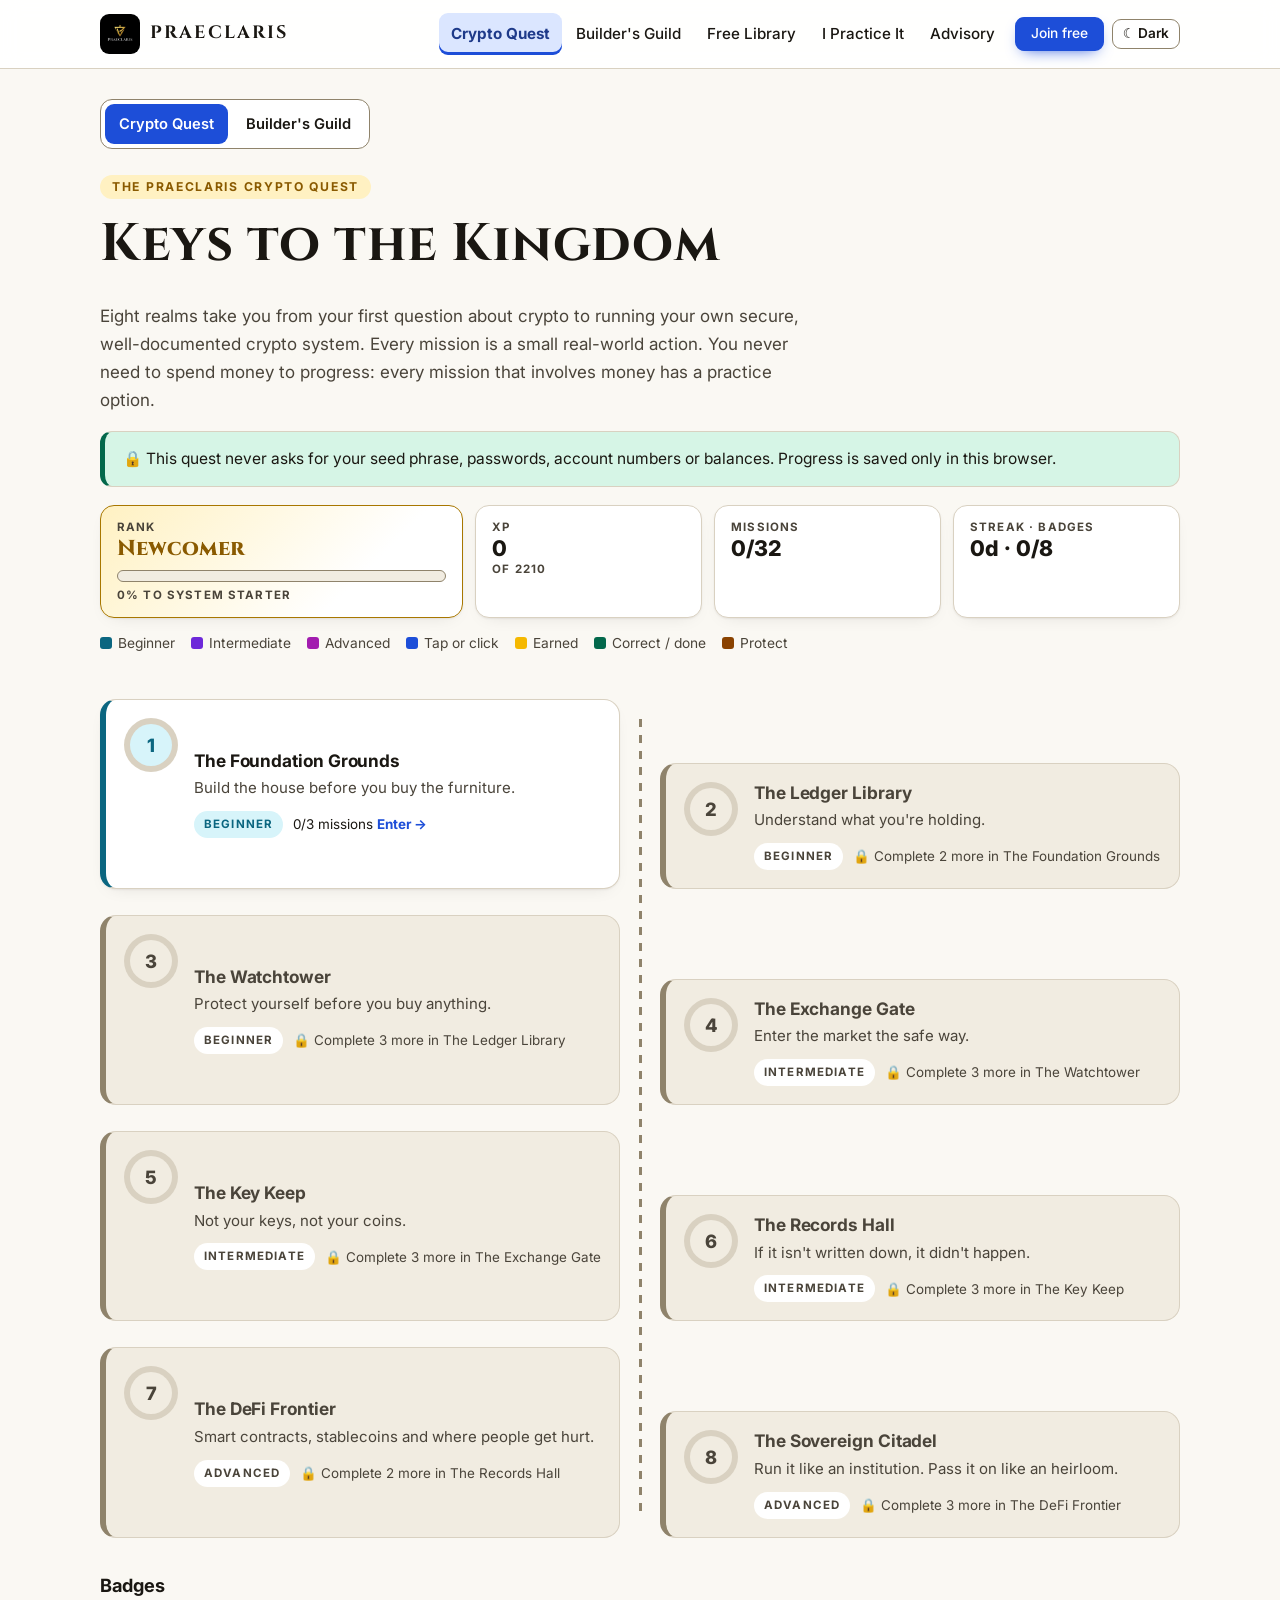
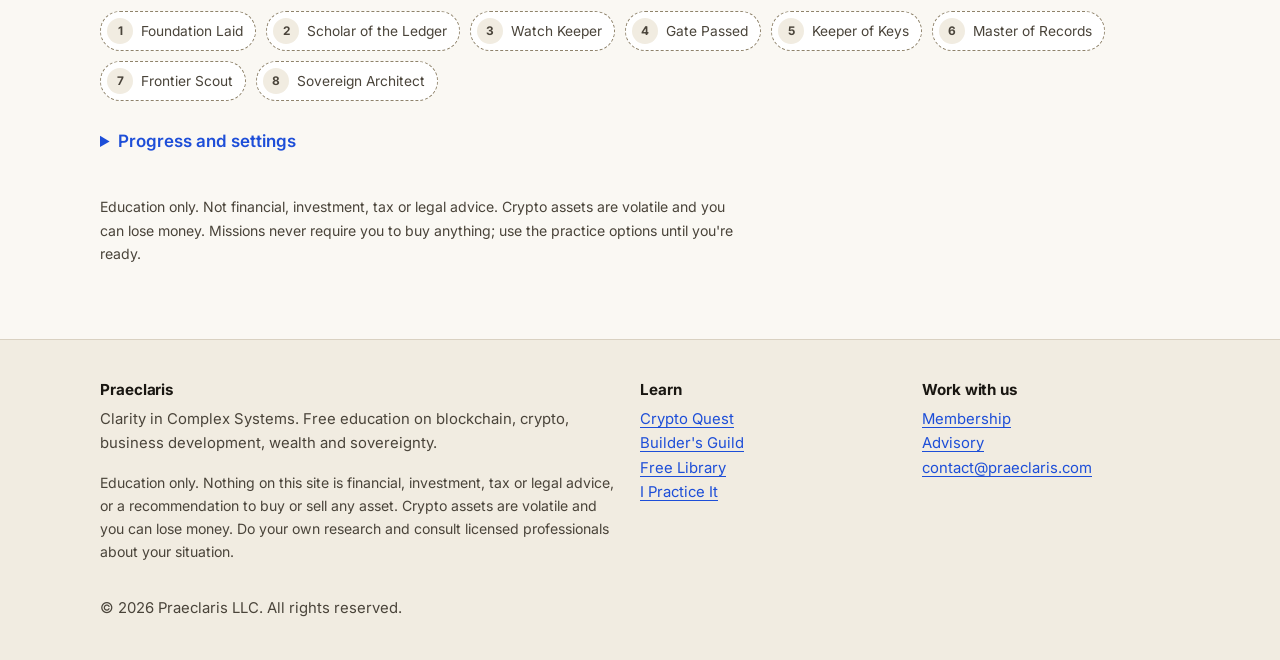
==== quest/index.html @ 7b9fc855 "Launch Praeclaris learning site: Crypto Quest, Builder's Guild, Free Library Static site for GitHub " ====
<!doctype html>
<html lang="en">
<head>
<meta charset="utf-8">
<script>try{if(localStorage.getItem("praeclaris.theme")==="dark")document.documentElement.setAttribute("data-theme","dark")}catch(e){}</script>
<meta name="viewport" content="width=device-width, initial-scale=1">
<title>Crypto Quest · Praeclaris</title>
<meta name="description" content="A free, gamified path from crypto beginner to advanced: exchanges, wallets, security, records and self-custody. Real-world missions with practice options.">
<link rel="icon" href="../assets/logo.png">
<link rel="preconnect" href="https://fonts.googleapis.com">
<link rel="preconnect" href="https://fonts.gstatic.com" crossorigin>
<link href="https://fonts.googleapis.com/css2?family=Cinzel:wght@500;600;700&family=Inter:wght@400;500;600;700;800&display=swap" rel="stylesheet">
<link rel="stylesheet" href="../assets/site.css">
<link rel="stylesheet" href="quest.css">
</head>
<body data-root=".." data-page="quest">
<main id="main" class="wrap" style="padding-bottom:60px">
  <div id="app"><p style="padding:60px 0">Loading the quest… If this message stays, please enable JavaScript.</p></div>
  <p class="disclaimer" style="margin-top:40px">Education only. Not financial, investment, tax or legal advice. Crypto assets are volatile and you can lose money. Missions never require you to buy anything; use the practice options until you're ready.</p>
</main>
<script>if (/[?&]track=business/.test(location.search)) document.body.setAttribute("data-page", "guild");</script>
<script src="../assets/site.js"></script>
<script src="../data/crypto-quest.js"></script>
<script src="../data/business-quest.js"></script>
<script src="quest.js"></script>
</body>
</html>
---- assets/site.css ----
/* Praeclaris site styles.
   Color is a signal, not decoration. Each accent has one job, everywhere:
     Blue (--accent)   = interactive: links, buttons, focus, "you can click this"
     Gold (--gold-*)   = earned: XP, ranks, badges, highlights, the brand
     Green (--ok)      = correct, done, fact
     Red (--bad)       = wrong, myth
     Amber (--warn)    = protect, caution
     Cyan / Violet / Magenta (--lvl-1..3) = Beginner / Intermediate / Advanced
   Light theme is the default (vivid accents on a warm off-white, so it's never pure-white glare).
   Every text pair meets WCAG AA (4.5:1) or better; see the contrast notes in README.md. */
:root {
  --bg: #faf8f3;
  --bg-2: #f1ece1;
  --panel: #ffffff;
  --panel-2: #f7f3ea;
  --line: #d9d1c1;
  --line-strong: #8f836b;
  --text: #1a1712;
  --muted: #4a443a;

  --accent: #1d4ed8;
  --accent-strong: #1e3a8a;
  --accent-soft: #dbe6ff;
  --on-accent: #ffffff;

  --gold: #8a5a00;
  --gold-fill: #f5b800;
  --gold-soft: #fff1c2;
  --gold-line: #a87700;
  --on-gold: #1a1406;

  --ok: #03684b;  --ok-soft: #d6f5e6;
  --bad: #b91c1c; --bad-soft: #fde2e2;
  --warn: #8a4200; --warn-soft: #ffedc7;

  --lvl-1: #0b6680; --lvl-1-soft: #d7f4fa;
  --lvl-2: #6d28d9; --lvl-2-soft: #ece4ff;
  --lvl-3: #a21caf; --lvl-3-soft: #f9e3fc;

  --hero-1: rgba(245,184,0,.16);
  --hero-2: rgba(29,78,216,.08);
  --shadow: 0 1px 2px rgba(26,23,18,.06), 0 6px 20px -12px rgba(26,23,18,.18);
  --radius: 14px;
  --serif: "Cinzel", "Trajan Pro", Georgia, serif;
  --sans: "Inter", system-ui, -apple-system, "Segoe UI", Roboto, sans-serif;
  --max: 1120px;
  color-scheme: light;
}

/* Dark theme, chosen with the header toggle. */
:root[data-theme="dark"] {
  --bg: #0f1014;
  --bg-2: #16171d;
  --panel: #1b1d24;
  --panel-2: #22242d;
  --line: #343744;
  --line-strong: #7a7f92;
  --text: #f1efe9;
  --muted: #c4c1b8;
  --accent: #7aa7ff;
  --accent-strong: #a9c5ff;
  --accent-soft: #1f2d52;
  --on-accent: #0b1020;
  --gold: #f5c84c;
  --gold-fill: #f5b800;
  --gold-soft: #3a2f10;
  --gold-line: #c9962a;
  --ok: #4fd1a1;  --ok-soft: #12352a;
  --bad: #ff8a8a; --bad-soft: #3d1a1a;
  --warn: #ffb547; --warn-soft: #3a2a10;
  --lvl-1: #4fd6f0; --lvl-1-soft: #0e3440;
  --lvl-2: #b9a2ff; --lvl-2-soft: #2a1f4d;
  --lvl-3: #f08cff; --lvl-3-soft: #3b1640;
  --hero-1: rgba(245,184,0,.12);
  --hero-2: rgba(122,167,255,.08);
  --shadow: 0 1px 2px rgba(0,0,0,.3), 0 10px 30px -16px rgba(0,0,0,.6);
  color-scheme: dark;
}

* { box-sizing: border-box; }
html { scroll-behavior: smooth; }
body {
  margin: 0; background: var(--bg); color: var(--text);
  font: 17px/1.65 var(--sans); -webkit-font-smoothing: antialiased;
}
img { max-width: 100%; display: block; }
a { color: var(--accent); text-decoration: underline; text-decoration-thickness: 1px; text-underline-offset: 3px; }
a:hover { color: var(--accent-strong); text-decoration-thickness: 2px; }
h1, h2 { font-family: var(--serif); font-weight: 700; letter-spacing: .01em; line-height: 1.18; margin: 0 0 .5em; }
h3, h4 { font-family: var(--sans); font-weight: 700; letter-spacing: -.005em; line-height: 1.3; margin: 0 0 .45em; }
h1 { font-size: clamp(2rem, 5vw, 3.3rem); }
h2 { font-size: clamp(1.5rem, 3.2vw, 2.1rem); }
h3 { font-size: 1.14rem; }
p { margin: 0 0 1em; max-width: 72ch; }
.wrap { max-width: var(--max); margin: 0 auto; padding: 0 20px; }
.muted { color: var(--muted); }
.gold { color: var(--gold); }
.ok-text { color: var(--ok); } .bad-text { color: var(--bad); } .warn-text { color: var(--warn); }
.eyebrow { display: inline-block; font: 700 .76rem/1 var(--sans); letter-spacing: .14em; text-transform: uppercase; color: var(--gold); background: var(--gold-soft); border-radius: 999px; padding: 6px 12px; margin-bottom: 14px; }
.skip { position: absolute; left: -999px; } .skip:focus { left: 12px; top: 12px; background: var(--accent); color: var(--on-accent); padding: 8px 12px; z-index: 99; }
:focus-visible { outline: 3px solid var(--accent); outline-offset: 2px; border-radius: 6px; }

/* Header */
.site-header { position: sticky; top: 0; z-index: 50; background: var(--panel); background: color-mix(in srgb, var(--panel) 92%, transparent); backdrop-filter: blur(10px); border-bottom: 1px solid var(--line); }
.site-header .wrap { display: flex; align-items: center; justify-content: space-between; height: 68px; gap: 14px; }
.brand { display: flex; align-items: center; gap: 10px; color: var(--text); font-family: var(--serif); font-weight: 700; font-size: 1.12rem; letter-spacing: .12em; text-decoration: none; }
.brand:hover { color: var(--text); text-decoration: none; }
.brand img { width: 40px; height: 40px; border-radius: 9px; }
.nav { display: flex; gap: 2px; align-items: center; }
.nav a { color: var(--text); padding: 8px 12px; border-radius: 9px; font-size: .95rem; font-weight: 500; text-decoration: none; }
.nav a:hover { background: var(--accent-soft); color: var(--accent-strong); }
.nav a[aria-current="page"] { background: var(--accent-soft); color: var(--accent-strong); font-weight: 700; box-shadow: inset 0 -3px 0 var(--accent); }
.nav .btn { margin-left: 6px; }
.theme-btn { background: var(--panel); border: 1px solid var(--line-strong); color: var(--text); border-radius: 9px; padding: 7px 10px; font: 600 .85rem/1 var(--sans); cursor: pointer; margin-left: 6px; }
.theme-btn:hover { border-color: var(--accent); color: var(--accent); }
.menu-btn { display: none; background: var(--panel); border: 1px solid var(--line-strong); color: var(--text); border-radius: 9px; padding: 8px 12px; font: 600 .95rem var(--sans); }
@media (max-width: 900px) {
  .menu-btn { display: block; }
  .nav { display: none; position: absolute; top: 68px; left: 0; right: 0; flex-direction: column; align-items: stretch; background: var(--panel); border-bottom: 1px solid var(--line); padding: 10px 16px 16px; box-shadow: var(--shadow); }
  .nav.open { display: flex; }
  .nav .btn, .theme-btn { margin: 8px 0 0; text-align: center; }
}

/* Buttons: blue = action. Gold buttons are reserved for rewards (certificate). */
.btn { display: inline-flex; align-items: center; justify-content: center; gap: 8px; padding: 12px 20px; border-radius: 10px; font: 700 .95rem/1 var(--sans); border: 2px solid var(--accent); color: var(--accent); background: var(--panel); cursor: pointer; text-decoration: none; transition: transform .12s, background .15s, color .15s; }
.btn:hover { text-decoration: none; background: var(--accent-soft); color: var(--accent-strong); transform: translateY(-1px); }
.btn.primary { background: var(--accent); color: var(--on-accent); border-color: var(--accent); box-shadow: 0 6px 16px -8px var(--accent); }
.btn.primary:hover { background: var(--accent-strong); border-color: var(--accent-strong); color: var(--on-accent); }
.btn.reward { background: var(--gold-fill); color: var(--on-gold); border-color: var(--gold-fill); }
.btn.reward:hover { filter: brightness(1.05); color: var(--on-gold); }
.btn.small { padding: 8px 14px; font-size: .86rem; }
.btn[disabled] { opacity: 1; background: var(--bg-2); border-color: var(--line); color: var(--muted); box-shadow: none; cursor: not-allowed; transform: none; }

/* Sections */
section { padding: 70px 0; }
section.tight { padding: 44px 0; }
section.alt { background: var(--panel-2); border-top: 1px solid var(--line); border-bottom: 1px solid var(--line); }
.hero { padding: 84px 0 64px; background: radial-gradient(900px 420px at 80% -10%, var(--hero-1), transparent 70%), radial-gradient(700px 360px at 0% 40%, var(--hero-2), transparent 70%), var(--bg); border-bottom: 1px solid var(--line); }
.hero .lead { font-size: 1.18rem; color: var(--muted); max-width: 640px; }
.hero .actions { display: flex; gap: 12px; flex-wrap: wrap; margin-top: 26px; }
.hero-grid { display: grid; grid-template-columns: 1.3fr 1fr; gap: 40px; align-items: center; }
.hero-logo { border-radius: 24px; box-shadow: 0 30px 70px -30px rgba(26,23,18,.55), 0 0 0 6px var(--gold-soft); }
@media (max-width: 860px) { .hero-grid { grid-template-columns: 1fr; } .hero-logo { max-width: 240px; } }

.grid { display: grid; gap: 18px; }
.g2 { grid-template-columns: repeat(2, 1fr); }
.g3 { grid-template-columns: repeat(3, 1fr); }
.g4 { grid-template-columns: repeat(4, 1fr); }
@media (max-width: 960px) { .g4 { grid-template-columns: repeat(2, 1fr); } .g3 { grid-template-columns: repeat(2, 1fr); } }
@media (max-width: 620px) { .g2, .g3, .g4 { grid-template-columns: 1fr; } }

.card { background: var(--panel); border: 1px solid var(--line); border-radius: var(--radius); padding: 22px; box-shadow: var(--shadow); }
.card p:last-child { margin-bottom: 0; }
.card.link { display: block; color: var(--text); text-decoration: none; transition: border-color .15s, transform .15s, box-shadow .15s; }
.card.link:hover { border-color: var(--accent); transform: translateY(-2px); box-shadow: 0 0 0 3px var(--accent-soft), var(--shadow); }
.card .go { display: inline-block; margin-top: 4px; color: var(--accent); font-weight: 700; }
.card.link:hover .go { text-decoration: underline; }
.card h3 { margin-bottom: .35em; }
.tag { display: inline-block; font: 700 .72rem/1.2 var(--sans); letter-spacing: .1em; text-transform: uppercase; color: var(--gold); background: var(--gold-soft); border-radius: 999px; padding: 5px 11px; margin-bottom: 12px; }
.tag.ok { color: var(--ok); background: var(--ok-soft); }
.tag.info { color: var(--accent-strong); background: var(--accent-soft); }
.tag.muted { color: var(--muted); background: var(--bg-2); }
.tag.lvl-1 { color: var(--lvl-1); background: var(--lvl-1-soft); }
.tag.lvl-2 { color: var(--lvl-2); background: var(--lvl-2-soft); }
.tag.lvl-3 { color: var(--lvl-3); background: var(--lvl-3-soft); }
.feature { border-top: 4px solid var(--gold-fill); }
.feature.lvl-1 { border-top-color: var(--lvl-1); } .feature.lvl-2 { border-top-color: var(--lvl-2); } .feature.lvl-3 { border-top-color: var(--lvl-3); }

/* Numbered 4-step rows (path, how a mission works) */
.path { display: grid; grid-template-columns: repeat(4, 1fr); gap: 14px; counter-reset: lvl; }
.path .card { position: relative; padding-top: 58px; }
.path .card::before { counter-increment: lvl; content: counter(lvl); position: absolute; top: 18px; left: 22px; width: 30px; height: 30px; border-radius: 50%; display: grid; place-items: center; font: 700 .95rem var(--sans); color: #fff; background: var(--accent); }
.path.levels .card:nth-child(1)::before { background: var(--lvl-1); }
.path.levels .card:nth-child(2)::before { background: var(--lvl-2); }
.path.levels .card:nth-child(3)::before { background: var(--lvl-3); }
.path.levels .card:nth-child(4)::before { background: var(--gold-fill); color: var(--on-gold); }
@media (max-width: 860px) { .path { grid-template-columns: 1fr 1fr; } }
@media (max-width: 520px) { .path { grid-template-columns: 1fr; } }

.price { font-family: var(--serif); font-weight: 700; font-size: 1.6rem; color: var(--text); margin: 6px 0 10px; }
.list { list-style: none; padding: 0; margin: 0 0 18px; }
.list li { padding: 6px 0 6px 28px; position: relative; color: var(--muted); }
.list li::before { content: "✓"; position: absolute; left: 2px; top: 6px; color: var(--ok); font-weight: 800; }
.list li b { color: var(--text); }

.notice { border: 1px solid var(--line); border-left: 5px solid var(--ok); background: var(--ok-soft); border-radius: 12px; padding: 14px 18px; color: var(--text); font-size: .97rem; max-width: none; }
.notice.info { border-left-color: var(--accent); background: var(--accent-soft); }
.notice.warn { border-left-color: var(--warn); background: var(--warn-soft); }
.notice.earned { border-left-color: var(--gold-fill); background: var(--gold-soft); }
.disclaimer { font-size: .88rem; color: var(--muted); }

/* Footer */
.site-footer { border-top: 1px solid var(--line); padding: 40px 0; color: var(--muted); font-size: .93rem; background: var(--bg-2); }
.site-footer .cols { display: grid; grid-template-columns: 2fr 1fr 1fr; gap: 24px; }
.site-footer a { color: var(--accent); }
.site-footer h4 { font-size: .95rem; color: var(--text); }
@media (max-width: 720px) { .site-footer .cols { grid-template-columns: 1fr; } }

/* Forms */
input, select, textarea { width: 100%; background: var(--panel); color: var(--text); border: 2px solid var(--line-strong); border-radius: 10px; padding: 10px 13px; font: inherit; }
input:focus, select:focus, textarea:focus { border-color: var(--accent); outline: none; box-shadow: 0 0 0 3px var(--accent-soft); }
label { display: block; font-size: .92rem; color: var(--muted); margin-bottom: 6px; }

/* Library */
.filters { display: flex; flex-wrap: wrap; gap: 10px; margin-bottom: 22px; }
.filters input { flex: 1 1 260px; }
.filters select { flex: 0 1 220px; }
.lesson { margin-bottom: 12px; padding: 0; overflow: hidden; border-left: 5px solid var(--line-strong); }
.lesson.lv1 { border-left-color: var(--lvl-1); } .lesson.lv2 { border-left-color: var(--lvl-2); } .lesson.lv3 { border-left-color: var(--lvl-3); } .lesson.lv4 { border-left-color: var(--gold-fill); }
.lesson summary { cursor: pointer; list-style: none; display: flex; gap: 14px; align-items: baseline; padding: 18px 20px; }
.lesson summary:hover { background: var(--accent-soft); }
.lesson summary:hover h3 { color: var(--accent-strong); }
.lesson summary::-webkit-details-marker { display: none; }
.lesson .wk { font: 700 .95rem var(--sans); color: var(--muted); min-width: 70px; }
.lesson .meta { font-size: .82rem; color: var(--muted); }
.lesson[open] summary { background: var(--panel-2); border-bottom: 1px solid var(--line); }
.lesson .body { padding: 18px 20px 20px; }
.lesson ol { padding-left: 22px; }
.lesson ol li { margin-bottom: 4px; }
.kv { display: grid; grid-template-columns: 130px 1fr; gap: 8px 14px; font-size: .96rem; margin: 14px 0 0; }
.kv dt { font-weight: 700; }
.kv dd { margin: 0; color: var(--text); }
.kv .k-term { color: var(--accent-strong); } .kv .k-myth { color: var(--bad); } .kv .k-protect { color: var(--warn); } .kv .k-challenge { color: var(--lvl-3); } .kv .k-take { color: var(--ok); } .kv .k-reflect { color: var(--muted); }
@media (max-width: 520px) { .kv { grid-template-columns: 1fr; } .kv dd { margin-bottom: 6px; } }
.src { font-size: .87rem; color: var(--muted); }
[id] { scroll-margin-top: 88px; }
---- quest/quest.css ----
/* Quest engine styles (on top of assets/site.css). Same color jobs:
   blue = click, gold = earned, green = right/done, red = wrong/myth, amber = protect,
   cyan/violet/magenta = beginner/intermediate/advanced. */
.q-top { padding: 30px 0 10px; }
.q-tracks { display: flex; width: fit-content; background: var(--panel); border: 1px solid var(--line-strong); border-radius: 12px; padding: 4px; gap: 4px; margin-bottom: 22px; }
.q-tracks a { padding: 8px 14px; border-radius: 9px; color: var(--text); font-size: .92rem; font-weight: 600; text-decoration: none; }
.q-tracks a:hover { background: var(--accent-soft); color: var(--accent-strong); }
.q-tracks a.on { background: var(--accent); color: var(--on-accent); }

/* Color key: teaches the code once so it can do its job everywhere after */
.key { display: flex; flex-wrap: wrap; gap: 8px 16px; font-size: .86rem; color: var(--muted); margin: 14px 0 4px; }
.key span { display: inline-flex; align-items: center; gap: 6px; }
.key i { width: 12px; height: 12px; border-radius: 3px; display: inline-block; }

/* HUD: gold = earned */
.hud { display: grid; grid-template-columns: 1.6fr repeat(3, 1fr); gap: 12px; margin: 18px 0 8px; }
.hud .card { padding: 14px 16px; }
.hud .k { font: 700 .72rem/1.3 var(--sans); letter-spacing: .1em; text-transform: uppercase; color: var(--muted); }
.hud .v { font: 800 1.35rem/1.25 var(--sans); color: var(--text); }
.hud .rank { background: linear-gradient(135deg, var(--gold-soft), var(--panel) 70%); border-color: var(--gold-line); }
.hud .rank .v { font-family: var(--serif); color: var(--gold); }
.bar { height: 12px; background: var(--bg-2); border-radius: 999px; overflow: hidden; margin-top: 8px; border: 1px solid var(--line-strong); }
.bar > span { display: block; height: 100%; background: linear-gradient(90deg, var(--gold-line), var(--gold-fill)); box-shadow: inset 0 0 0 1px var(--gold-line); border-radius: 999px; transition: width .6s ease; }
@media (max-width: 760px) { .hud { grid-template-columns: 1fr 1fr; } .hud .rank { grid-column: 1 / -1; } }

/* Map: level color = memory cue; ring fill = progress */
.map { position: relative; display: grid; grid-template-columns: repeat(2, 1fr); gap: 26px 40px; margin: 30px 0 10px; }
.map::before { content: ""; position: absolute; left: 50%; top: 20px; bottom: 20px; width: 3px; background: repeating-linear-gradient(to bottom, var(--line-strong) 0 8px, transparent 8px 16px); transform: translateX(-1px); }
.realm { --lv: var(--accent); --lv-soft: var(--accent-soft); position: relative; z-index: 1; text-align: left; width: 100%; color: var(--text); background: var(--panel); border: 1px solid var(--line); border-left: 6px solid var(--lv); border-radius: 16px; padding: 18px 18px 18px 88px; cursor: pointer; font: inherit; box-shadow: var(--shadow); transition: border-color .15s, transform .15s, box-shadow .15s; min-height: 112px; }
.realm.lvl-1 { --lv: var(--lvl-1); --lv-soft: var(--lvl-1-soft); }
.realm.lvl-2 { --lv: var(--lvl-2); --lv-soft: var(--lvl-2-soft); }
.realm.lvl-3 { --lv: var(--lvl-3); --lv-soft: var(--lvl-3-soft); }
.realm:nth-child(even) { margin-top: 64px; }
.realm:hover:not(.locked) { transform: translateY(-2px); box-shadow: 0 0 0 3px var(--accent-soft), var(--shadow); border-color: var(--accent); border-left-color: var(--lv); }
.realm .num { position: absolute; left: 18px; top: 18px; width: 54px; height: 54px; border-radius: 50%; display: grid; place-items: center; background: conic-gradient(var(--lv) var(--p, 0%), var(--line) 0); }
.realm .num::after { content: attr(data-n); position: absolute; inset: 6px; border-radius: 50%; background: var(--lv-soft); color: var(--lv); display: grid; place-items: center; font: 800 1.15rem var(--sans); }
.realm h3 { margin: 0 0 4px; font-size: 1.08rem; }
.realm .tl { color: var(--muted); font-size: .94rem; margin: 0 0 10px; }
.realm .meta { font-size: .84rem; color: var(--text); display: flex; gap: 10px; flex-wrap: wrap; align-items: center; }
.realm .lvl { font-weight: 700; font-size: .72rem; letter-spacing: .1em; text-transform: uppercase; color: var(--lv); background: var(--lv-soft); border-radius: 999px; padding: 4px 10px; }
.realm .go { color: var(--accent); font-weight: 700; margin-left: 4px; }
.realm .lockmsg { color: var(--muted); }
.realm.locked { background: var(--bg-2); border-left-color: var(--line-strong); box-shadow: none; cursor: not-allowed; }
.realm.locked h3, .realm.locked .tl { color: var(--muted); }
.realm.locked .num { background: var(--line); }
.realm.locked .num::after { background: var(--bg-2); color: var(--muted); }
.realm.locked .lvl { color: var(--muted); background: var(--panel); }
.realm.done { border-color: var(--gold-line); border-left-color: var(--lv); }
.realm.done .earned { color: var(--gold); font-weight: 700; }
@media (max-width: 760px) {
  .map { grid-template-columns: 1fr; } .map::before { left: 51px; } .realm:nth-child(even) { margin-top: 0; }
}

/* Badges: gold when earned, plain outline when not */
.badges { display: flex; flex-wrap: wrap; gap: 10px; margin: 14px 0 0; }
.badge { display: inline-flex; align-items: center; gap: 8px; border: 1px dashed var(--line-strong); border-radius: 999px; padding: 6px 12px 6px 6px; font-size: .86rem; color: var(--muted); background: var(--panel); }
.badge i { width: 26px; height: 26px; border-radius: 50%; display: grid; place-items: center; font-style: normal; font-size: .74rem; font-weight: 700; background: var(--bg-2); color: var(--muted); }
.badge.got { color: var(--text); border: 1px solid var(--gold-line); background: var(--gold-soft); font-weight: 600; }
.badge.got i { background: var(--gold-fill); color: var(--on-gold); box-shadow: 0 0 0 2px var(--gold-line); }

/* Realm view */
.crumbs { font-size: .95rem; margin: 10px 0 18px; }
.crumbs button { background: none; border: 0; color: var(--accent); cursor: pointer; font: inherit; font-weight: 600; padding: 0; text-decoration: underline; text-underline-offset: 3px; }
.crumbs button:hover { color: var(--accent-strong); }
.missions { display: grid; gap: 12px; }
.mcard { display: grid; grid-template-columns: 46px 1fr auto; gap: 14px; align-items: center; text-align: left; width: 100%; background: var(--panel); border: 1px solid var(--line); border-radius: 14px; padding: 16px; color: var(--text); font: inherit; cursor: pointer; box-shadow: var(--shadow); transition: border-color .15s, box-shadow .15s; }
.mcard:hover { border-color: var(--accent); box-shadow: 0 0 0 3px var(--accent-soft), var(--shadow); }
.mcard .ic { width: 46px; height: 46px; border-radius: 12px; display: grid; place-items: center; background: var(--accent-soft); color: var(--accent-strong); font-weight: 800; }
.mcard.done .ic { background: var(--ok); color: #fff; }
.mcard h4 { margin: 0 0 3px; font-size: 1.02rem; }
.mcard p { margin: 0; color: var(--muted); font-size: .88rem; }
.chip { font-size: .78rem; font-weight: 700; border-radius: 999px; padding: 5px 12px; white-space: nowrap; background: var(--accent); color: var(--on-accent); }
.chip.ok { background: var(--ok-soft); color: var(--ok); }
.chip.boss { background: var(--gold-fill); color: var(--on-gold); }

/* Mission */
.stepper { display: flex; gap: 6px; margin: 6px 0 22px; flex-wrap: wrap; }
.stepper span { flex: 1 1 120px; font: 700 .76rem/1.3 var(--sans); letter-spacing: .08em; text-transform: uppercase; color: var(--muted); border-top: 4px solid var(--line); padding-top: 8px; }
.stepper span.on { color: var(--accent-strong); border-color: var(--accent); }
.stepper span.past { color: var(--ok); border-color: var(--ok); }
.mission { max-width: 800px; }
.mission .lede { font-size: 1.12rem; }
.myth { display: grid; grid-template-columns: 1fr 1fr; gap: 12px; margin: 18px 0; }
.myth div { border-radius: 12px; padding: 14px 16px; border: 1px solid var(--line); }
.myth b { display: block; font-size: .74rem; letter-spacing: .12em; text-transform: uppercase; margin-bottom: 6px; }
.myth .m { background: var(--bad-soft); border-color: color-mix(in srgb, var(--bad) 35%, transparent); }
.myth .f { background: var(--ok-soft); border-color: color-mix(in srgb, var(--ok) 35%, transparent); }
.myth .m b { color: var(--bad); } .myth .f b { color: var(--ok); }
@media (max-width: 600px) { .myth { grid-template-columns: 1fr; } }
.protect { border: 1px solid color-mix(in srgb, var(--warn) 30%, transparent); border-left: 5px solid var(--warn); padding: 12px 16px; background: var(--warn-soft); border-radius: 10px; margin: 14px 0; }
.checks { list-style: none; padding: 0; margin: 0 0 16px; }
.checks li { margin-bottom: 10px; }
.checks label { display: flex; gap: 12px; align-items: flex-start; background: var(--panel); border: 2px solid var(--line); border-radius: 12px; padding: 13px 14px; color: var(--text); font-size: 1rem; cursor: pointer; margin: 0; transition: border-color .15s, background .15s; }
.checks label:hover { border-color: var(--accent); }
.checks input { width: 22px; height: 22px; margin-top: 2px; accent-color: var(--ok); flex: none; }
.checks label:has(input:checked) { border-color: var(--ok); background: var(--ok-soft); }
.practice { font-size: .97rem; }
.q { margin-bottom: 20px; }
.q h4 { font-size: 1.06rem; }
.opts { display: grid; gap: 8px; }
.opt { text-align: left; background: var(--panel); border: 2px solid var(--line-strong); color: var(--text); border-radius: 10px; padding: 12px 14px; font: inherit; cursor: pointer; transition: border-color .15s, background .15s; }
.opt:hover:not([disabled]) { border-color: var(--accent); background: var(--accent-soft); }
.opt[disabled] { cursor: default; color: var(--muted); }
.opt.right { border-color: var(--ok); background: var(--ok-soft); color: var(--text); font-weight: 600; }
.opt.right::before { content: "✓ "; color: var(--ok); font-weight: 800; }
.opt.wrong { border-color: var(--bad); background: var(--bad-soft); color: var(--text); text-decoration: line-through; text-decoration-color: var(--bad); }
.opt.wrong::before { content: "✗ "; color: var(--bad); font-weight: 800; }
.explain { font-size: .95rem; color: var(--text); margin-top: 10px; }
.row { display: flex; gap: 10px; flex-wrap: wrap; margin-top: 18px; }
.debrief { display: grid; gap: 10px; max-width: 520px; }
.debrief .btn { justify-content: flex-start; }
.src { font-size: .87rem; color: var(--muted); }
.src a { word-break: break-word; }

/* Reward overlay: the one place gold takes over */
.overlay { position: fixed; inset: 0; background: rgba(15,16,20,.6); display: grid; place-items: center; z-index: 100; padding: 20px; }
.reward { background: var(--panel); border: 2px solid var(--gold-line); border-radius: 18px; padding: 30px; max-width: 440px; width: 100%; text-align: center; animation: pop .35s ease; box-shadow: 0 0 0 8px var(--gold-soft), 0 30px 60px -20px rgba(0,0,0,.4); }
.reward .big { font-family: var(--serif); font-weight: 700; font-size: 1.9rem; color: var(--text); margin: 4px 0 12px; }
.reward .xp { display: inline-block; font: 800 1.4rem var(--sans); color: var(--on-gold); background: var(--gold-fill); border-radius: 999px; padding: 6px 16px; }
.reward .line { color: var(--text); }
.reward .line.badge-line { color: var(--gold); font-weight: 700; }
.reward .line.unlock { color: var(--accent-strong); font-weight: 700; }
@keyframes pop { from { transform: scale(.92); opacity: 0; } to { transform: scale(1); opacity: 1; } }
canvas.confetti { position: fixed; inset: 0; pointer-events: none; z-index: 101; }
.toast { position: fixed; bottom: 20px; left: 50%; transform: translateX(-50%); background: var(--text); color: var(--bg); padding: 12px 18px; border-radius: 12px; z-index: 120; max-width: calc(100% - 32px); font-weight: 600; box-shadow: var(--shadow); }

/* Certificate */
.cert { background: #fffaf0; color: #1b1712; border: 10px double #b48a2c; border-radius: 6px; padding: 48px 32px; text-align: center; max-width: 820px; margin: 0 auto; }
.cert h1 { color: #1b1712; }
.cert .nm { font-family: var(--serif); font-size: 2.2rem; border-bottom: 2px solid #b48a2c; display: inline-block; padding: 0 20px 6px; margin: 10px 0 18px; }
@media print {
  .site-header, .site-footer, .no-print { display: none !important; }
  body { background: #fff; }
}
details.settings { margin-top: 26px; }
details.settings summary { cursor: pointer; color: var(--accent); font-weight: 600; }
@media (prefers-reduced-motion: reduce) { * { transition: none !important; animation: none !important; } }
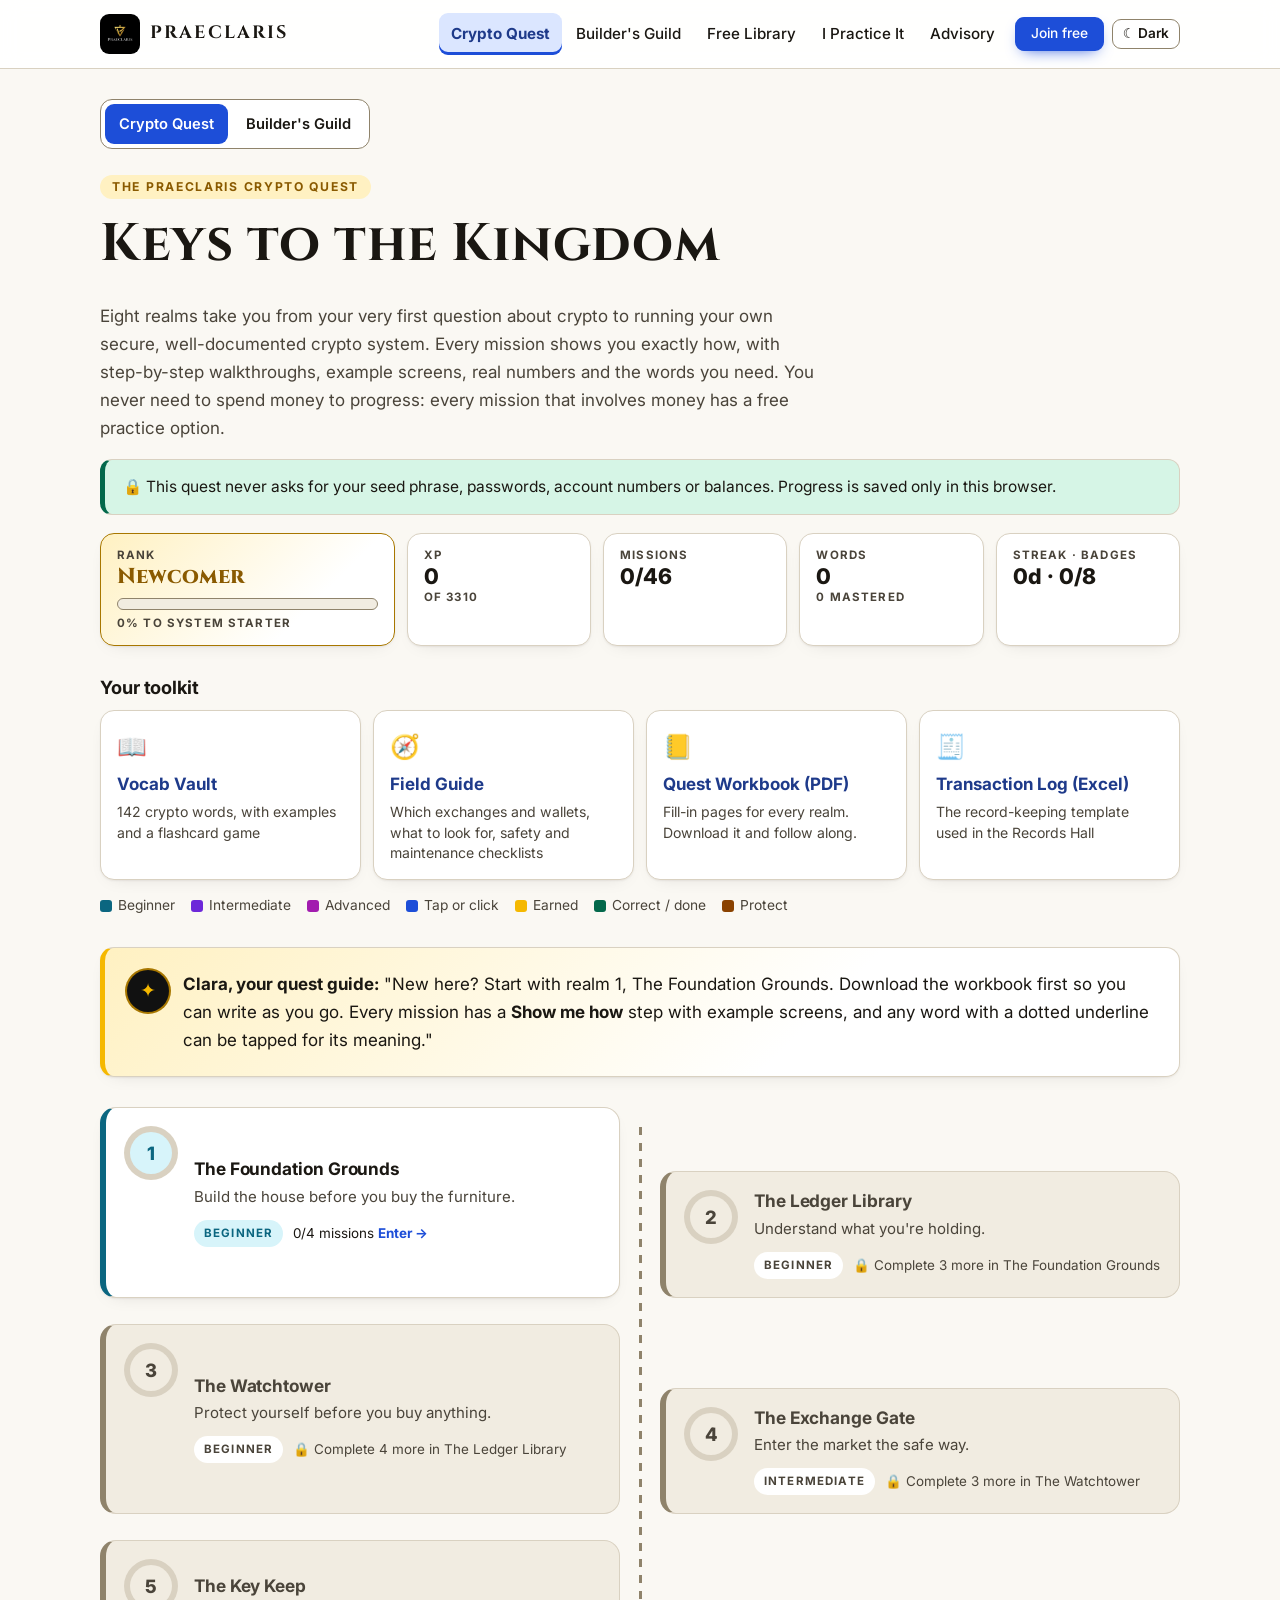
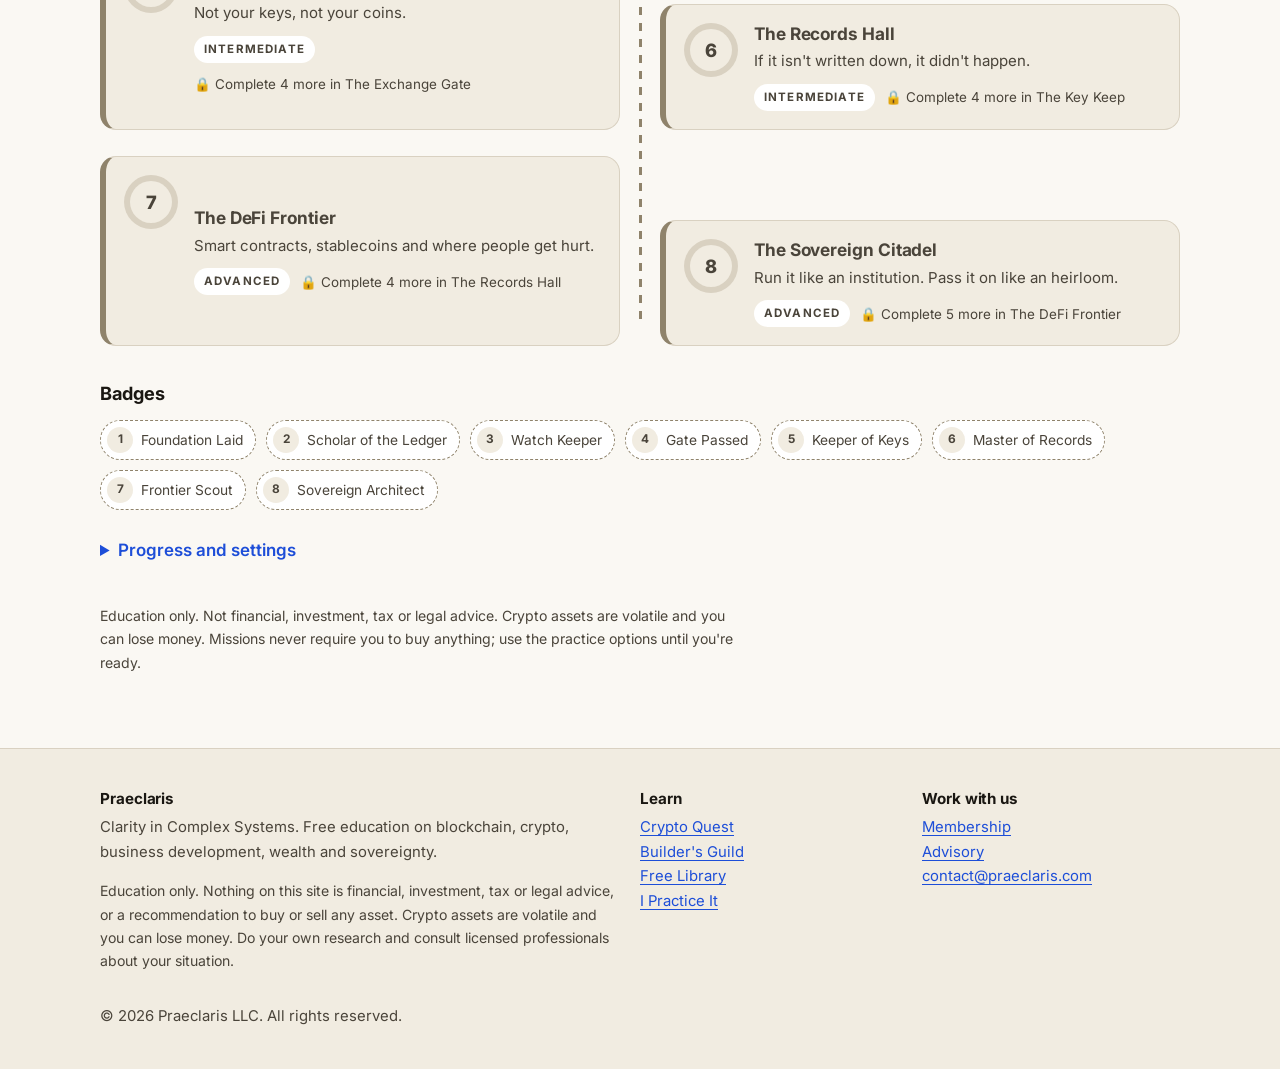
==== commit e0a477ae: "Deepen the Crypto Quest: walkthroughs, vocabulary, field guide and workbook - 46 missions (14 new): " ====
--- a/quest/index.html
+++ b/quest/index.html
@@ -5,13 +5,14 @@
 <script>try{if(localStorage.getItem("praeclaris.theme")==="dark")document.documentElement.setAttribute("data-theme","dark")}catch(e){}</script>
 <meta name="viewport" content="width=device-width, initial-scale=1">
 <title>Crypto Quest · Praeclaris</title>
-<meta name="description" content="A free, gamified path from crypto beginner to advanced: exchanges, wallets, security, records and self-custody. Real-world missions with practice options.">
+<meta name="description" content="A free, gamified path from crypto beginner to advanced: step-by-step guides to exchanges, wallets and DeFi, a crypto vocabulary vault, worked examples, a downloadable workbook and real-world missions with free practice options.">
 <link rel="icon" href="../assets/logo.png">
 <link rel="preconnect" href="https://fonts.googleapis.com">
 <link rel="preconnect" href="https://fonts.gstatic.com" crossorigin>
 <link href="https://fonts.googleapis.com/css2?family=Cinzel:wght@500;600;700&family=Inter:wght@400;500;600;700;800&display=swap" rel="stylesheet">
 <link rel="stylesheet" href="../assets/site.css">
 <link rel="stylesheet" href="quest.css">
+<link rel="stylesheet" href="learn.css">
 </head>
 <body data-root=".." data-page="quest">
 <main id="main" class="wrap" style="padding-bottom:60px">
@@ -21,6 +22,8 @@
 <script>if (/[?&]track=business/.test(location.search)) document.body.setAttribute("data-page", "guild");</script>
 <script src="../assets/site.js"></script>
 <script src="../data/crypto-quest.js"></script>
+<script src="../data/crypto-vocab.js"></script>
+<script src="../data/crypto-guides.js"></script>
 <script src="../data/business-quest.js"></script>
 <script src="quest.js"></script>
 </body>
--- a/quest/learn.css
+++ b/quest/learn.css
@@ -0,0 +1,155 @@
+/* Learning layer for the Crypto Quest: words, walkthroughs, mock screens, diagrams,
+   worked examples, Vocab Vault and Field Guide. Loaded after quest.css. Same color jobs. */
+.hud.five { grid-template-columns: 1.6fr repeat(4, 1fr); }
+@media (max-width: 860px) { .hud.five { grid-template-columns: 1fr 1fr; } }
+.small { font-size: .88rem; }
+.sec-h { margin: 26px 0 12px; font-size: 1.08rem; }
+.sec-h .muted { font-weight: 500; font-size: .86rem; }
+.linkbtn { background: none; border: 0; padding: 0; color: var(--accent); font: inherit; font-size: .86rem; font-weight: 600; cursor: pointer; text-decoration: underline; text-underline-offset: 3px; }
+
+/* Your quest guide */
+.guide-says { display: flex; gap: 14px; align-items: flex-start; margin: 16px 0; border-left: 5px solid var(--gold-fill); background: linear-gradient(135deg, var(--gold-soft), var(--panel) 65%); }
+.guide-says .avatar { flex: none; width: 42px; height: 42px; border-radius: 50%; display: grid; place-items: center; background: #111; color: var(--gold-fill); font-size: 1.2rem; box-shadow: 0 0 0 2px var(--gold-line); }
+
+/* Toolkit */
+.toolkit { display: grid; grid-template-columns: repeat(4, 1fr); gap: 12px; margin: 10px 0 6px; }
+.tool { display: flex; flex-direction: column; gap: 4px; color: var(--text); text-decoration: none; padding: 16px; transition: border-color .15s, transform .15s, box-shadow .15s; }
+.tool:hover { border-color: var(--accent); transform: translateY(-2px); box-shadow: 0 0 0 3px var(--accent-soft), var(--shadow); color: var(--text); text-decoration: none; }
+.tool .ti { font-size: 1.5rem; }
+.tool b { color: var(--accent-strong); }
+.tool span:last-child { color: var(--muted); font-size: .88rem; line-height: 1.45; }
+@media (max-width: 900px) { .toolkit { grid-template-columns: 1fr 1fr; } }
+@media (max-width: 480px) { .toolkit { grid-template-columns: 1fr; } }
+
+/* Tap-to-define words */
+.term { background: none; border: 0; padding: 0; font: inherit; color: inherit; cursor: help; border-bottom: 2px dotted var(--accent); }
+.term:hover, .term:focus-visible { color: var(--accent-strong); background: var(--accent-soft); }
+.tpop { position: absolute; z-index: 110; background: var(--panel); color: var(--text); border: 1px solid var(--accent); border-radius: 12px; padding: 14px 16px; box-shadow: 0 16px 40px -12px rgba(0,0,0,.35); font-size: .94rem; }
+.tpop b { color: var(--accent-strong); }
+.tpop p { margin: 6px 0; }
+
+/* Words of power */
+.words { display: grid; grid-template-columns: repeat(auto-fill, minmax(230px, 1fr)); gap: 8px; align-items: start; }
+.word { background: var(--panel); border: 1px solid var(--line); border-left: 4px solid var(--accent); border-radius: 10px; }
+.word summary { cursor: pointer; padding: 10px 12px; font-weight: 700; color: var(--accent-strong); list-style: none; }
+.word summary::after { content: " +"; color: var(--muted); }
+.word[open] summary::after { content: " \2013"; }
+.word summary::-webkit-details-marker { display: none; }
+.word p { padding: 0 12px; margin: 0 0 10px; font-size: .92rem; }
+
+.brief-img { border-radius: 14px; margin: 6px 0 16px; border: 1px solid var(--line); }
+.wbnote { background: var(--gold-soft); border: 1px solid var(--gold-line); border-radius: 10px; padding: 10px 14px; font-size: .95rem; max-width: none; }
+
+/* Cheat-sheet thumbnails and lightbox */
+.sheets { display: grid; grid-template-columns: repeat(auto-fill, minmax(140px, 1fr)); gap: 12px; margin: 8px 0 18px; }
+.sheet { background: var(--panel); border: 1px solid var(--line); border-radius: 12px; padding: 8px; cursor: zoom-in; font: inherit; color: var(--text); text-align: left; transition: border-color .15s, transform .15s; }
+.sheet:hover { border-color: var(--accent); transform: translateY(-2px); }
+.sheet img { border-radius: 6px; aspect-ratio: 900 / 1165; object-fit: cover; width: 100%; }
+.sheet span { display: block; font-size: .8rem; margin-top: 6px; font-weight: 600; }
+.lightbox figure { margin: 0; max-width: min(760px, 100%); max-height: calc(100vh - 40px); overflow: auto; background: var(--panel); border-radius: 12px; padding: 10px; }
+.lightbox img { width: 100%; border-radius: 6px; }
+.lightbox figcaption { padding: 8px 4px 2px; font-size: .9rem; color: var(--text); }
+
+/* Walkthrough */
+.walk { list-style: none; padding: 0; margin: 0; display: grid; gap: 14px; }
+.wstep { background: var(--panel); border: 1px solid var(--line); border-radius: 14px; padding: 16px; box-shadow: var(--shadow); }
+.wstep.has-screen { display: grid; grid-template-columns: 1fr 290px; gap: 18px; align-items: start; }
+@media (max-width: 720px) { .wstep.has-screen { grid-template-columns: 1fr; } }
+.wtext { display: flex; gap: 12px; }
+.wn { flex: none; width: 32px; height: 32px; border-radius: 50%; background: var(--accent); color: var(--on-accent); display: grid; place-items: center; font-weight: 800; }
+.wtext h4 { margin: 3px 0 4px; }
+.wtext p { margin: 0; }
+
+/* Mock screens: generic illustrations, deliberately unbranded */
+.mock { margin: 0; font-size: .86rem; color: #16181d; }
+.mock.phone { background: #111318; border-radius: 26px; padding: 10px; box-shadow: 0 14px 30px -14px rgba(0,0,0,.5); max-width: 290px; width: 100%; justify-self: center; }
+.mock.phone .mbar { display: flex; justify-content: space-between; color: #d9dde6; font-size: .74rem; font-weight: 600; padding: 2px 12px 8px; }
+.mock .mbody { background: #f7f8fb; border-radius: 18px; padding: 14px; }
+.mock.browser { border: 1px solid var(--line-strong); border-radius: 10px; overflow: hidden; background: #f7f8fb; box-shadow: 0 10px 24px -14px rgba(0,0,0,.4); width: 100%; }
+.mock.browser .mbody { border-radius: 0; }
+.murl { display: flex; align-items: center; gap: 5px; background: #e4e7ee; padding: 7px 10px; }
+.murl i { width: 9px; height: 9px; border-radius: 50%; background: #b9bfcc; }
+.murl span { margin-left: 8px; background: #fff; border-radius: 6px; padding: 3px 10px; font-size: .76rem; color: #2b3140; flex: 1; overflow: hidden; text-overflow: ellipsis; white-space: nowrap; }
+.mtitle { font-weight: 800; font-size: .98rem; margin-bottom: 10px; color: #16181d; }
+.mrow { display: flex; justify-content: space-between; gap: 10px; padding: 7px 0; border-bottom: 1px solid #e3e6ee; }
+.mrow span { color: #4d5566; }
+.mrow b { text-align: right; color: #16181d; font-weight: 700; word-break: break-word; }
+.mrow.field b { background: #fff; border: 1.5px solid #c3c9d6; border-radius: 7px; padding: 2px 8px; font-weight: 600; }
+.mrow.hi { background: #fff6d6; margin: 0 -8px; padding: 7px 8px; border-radius: 6px; border-bottom-color: transparent; }
+.mrow.warn b { color: #9a4a00; }
+.mbtn { margin-top: 12px; background: #1d4ed8; color: #fff; text-align: center; padding: 10px; border-radius: 10px; font-weight: 700; }
+.mnote { margin-top: 10px; font-size: .78rem; color: #5b4300; background: #fff1c2; border-radius: 8px; padding: 7px 9px; }
+.mseed { display: grid; grid-template-columns: 1fr 1fr 1fr; gap: 6px; padding: 0; margin: 0; list-style: none; counter-reset: sw; }
+.mseed li { counter-increment: sw; background: #fff; border: 1px solid #d3d8e2; border-radius: 6px; padding: 4px 6px; font-weight: 600; font-size: .78rem; }
+.mseed li::before { content: counter(sw) ". "; color: #8a91a3; font-weight: 500; }
+.mock.device { justify-self: center; background: #1c1d22; border-radius: 16px; padding: 14px 14px 10px; width: 240px; max-width: 100%; box-shadow: 0 12px 26px -12px rgba(0,0,0,.6); }
+.dev-screen { background: #000; color: #f2f2f2; border-radius: 6px; padding: 14px 10px; text-align: center; font-family: ui-monospace, Consolas, monospace; }
+.dev-t { font-size: .72rem; color: #a7a7a7; }
+.dev-v { font-size: 1.05rem; font-weight: 700; margin-top: 4px; }
+.dev-btns { display: flex; justify-content: space-between; padding: 10px 24px 4px; }
+.dev-btns i { width: 18px; height: 18px; border-radius: 50%; background: #3a3c44; }
+
+/* Diagrams */
+.diagram { margin: 10px 0 20px; background: var(--panel); border: 1px solid var(--line); border-radius: 14px; padding: 14px; }
+.diagram svg { width: 100%; height: auto; display: block; }
+.diagram figcaption { font-size: .92rem; color: var(--muted); margin-top: 8px; }
+.d-node rect { fill: var(--panel-2); stroke: var(--line-strong); stroke-width: 1.5; }
+.d-node.hi rect { fill: var(--accent-soft); stroke: var(--accent); }
+.d-node.cold rect { fill: var(--ok-soft); stroke: var(--ok); }
+.d-node.warn rect { fill: var(--warn-soft); stroke: var(--warn); }
+.d-t { text-anchor: middle; font: 700 15px var(--sans); fill: var(--text); }
+.d-s { text-anchor: middle; font: 500 12px var(--sans); fill: var(--muted); }
+.d-h { text-anchor: middle; font: 700 14px var(--sans); fill: var(--gold); letter-spacing: .04em; }
+.d-l { text-anchor: middle; font: 600 12px var(--sans); fill: var(--accent-strong); }
+.d-arrow line { stroke: var(--accent); stroke-width: 2.5; }
+.d-arrow.back line { stroke: var(--gold-line); stroke-dasharray: 6 5; }
+.d-arrow.back .d-l { fill: var(--gold); }
+.d-head { fill: var(--accent); }
+
+/* Worked examples */
+.example { margin: 18px 0; border-top: 4px solid var(--gold-fill); }
+.ex-k { font: 700 .72rem/1 var(--sans); letter-spacing: .14em; text-transform: uppercase; color: var(--gold); margin-bottom: 8px; }
+.ex-out { background: var(--ok-soft); border-left: 4px solid var(--ok); border-radius: 8px; padding: 10px 12px; margin-top: 12px; max-width: none; }
+.tbl { overflow-x: auto; margin: 8px 0; }
+.tbl table { border-collapse: collapse; width: 100%; font-size: .92rem; min-width: 420px; }
+.tbl th { text-align: left; background: var(--panel-2); border-bottom: 2px solid var(--line-strong); padding: 8px 10px; font-size: .8rem; text-transform: uppercase; letter-spacing: .05em; }
+.tbl td { border-bottom: 1px solid var(--line); padding: 8px 10px; vertical-align: top; }
+
+/* Vocab Vault */
+.vgrid { display: grid; grid-template-columns: repeat(auto-fill, minmax(260px, 1fr)); gap: 12px; }
+.vterm { padding: 16px; }
+.vterm h4 { display: flex; justify-content: space-between; gap: 8px; align-items: baseline; color: var(--accent-strong); }
+.vterm p { font-size: .93rem; margin-bottom: 6px; }
+.vterm.got { border-color: var(--gold-line); }
+.vm { font-size: .72rem; font-weight: 700; white-space: nowrap; border-radius: 999px; padding: 3px 8px; }
+.vm.gold { background: var(--gold-soft); color: var(--gold); }
+.vm.ok { background: var(--ok-soft); color: var(--ok); }
+.flash { display: flex; flex-direction: column; justify-content: center; gap: 12px; width: 100%; max-width: 560px; min-height: 260px; margin: 22px 0 6px; padding: 28px; border-radius: 18px; border: 2px solid var(--accent); background: linear-gradient(135deg, var(--accent-soft), var(--panel) 70%); color: var(--text); font: inherit; cursor: pointer; text-align: center; box-shadow: var(--shadow); }
+.flash .ft { font-family: var(--serif); font-size: 2rem; font-weight: 700; }
+.flash .ft.small { font-size: 1.2rem; color: var(--accent-strong); }
+.flash .fh { color: var(--muted); font-size: .92rem; }
+.flash .fd { font-size: 1.06rem; }
+.flash .fe { font-size: .93rem; color: var(--muted); }
+.flash.flipped { border-color: var(--gold-line); background: linear-gradient(135deg, var(--gold-soft), var(--panel) 70%); cursor: default; }
+
+/* Field Guide */
+.gnav { display: flex; flex-wrap: wrap; gap: 8px; margin: 10px 0 6px; }
+.gnav button { background: var(--panel); border: 1px solid var(--line-strong); border-radius: 999px; padding: 7px 14px; font: 600 .88rem var(--sans); color: var(--text); cursor: pointer; }
+.gnav button:hover { border-color: var(--accent); color: var(--accent-strong); background: var(--accent-soft); }
+.gsec { padding: 30px 0 6px; }
+.gsec h2 { font-size: 1.5rem; }
+.gpath { padding-left: 22px; }
+.gpath li { margin-bottom: 6px; }
+.tiers { display: grid; grid-template-columns: repeat(3, 1fr); gap: 14px; }
+@media (max-width: 900px) { .tiers { grid-template-columns: 1fr; } }
+.tier { border-top: 5px solid var(--line-strong); }
+.tier.lvl-1 { border-top-color: var(--lvl-1); }
+.tier.lvl-2 { border-top-color: var(--lvl-2); }
+.tier.lvl-3 { border-top-color: var(--lvl-3); }
+.tier h4 { margin: 16px 0 6px; font-size: .8rem; letter-spacing: .1em; text-transform: uppercase; color: var(--muted); }
+.tx { border-bottom: 1px dashed var(--line); padding: 6px 0 8px; }
+.tx:last-child { border-bottom: 0; }
+.tx p { margin: 4px 0 0; font-size: .93rem; }
+.list.bad li::before { content: "\2717"; color: var(--bad); }
+.redflags { border-top: 4px solid var(--bad); }
+.q-tracks a { cursor: pointer; }
